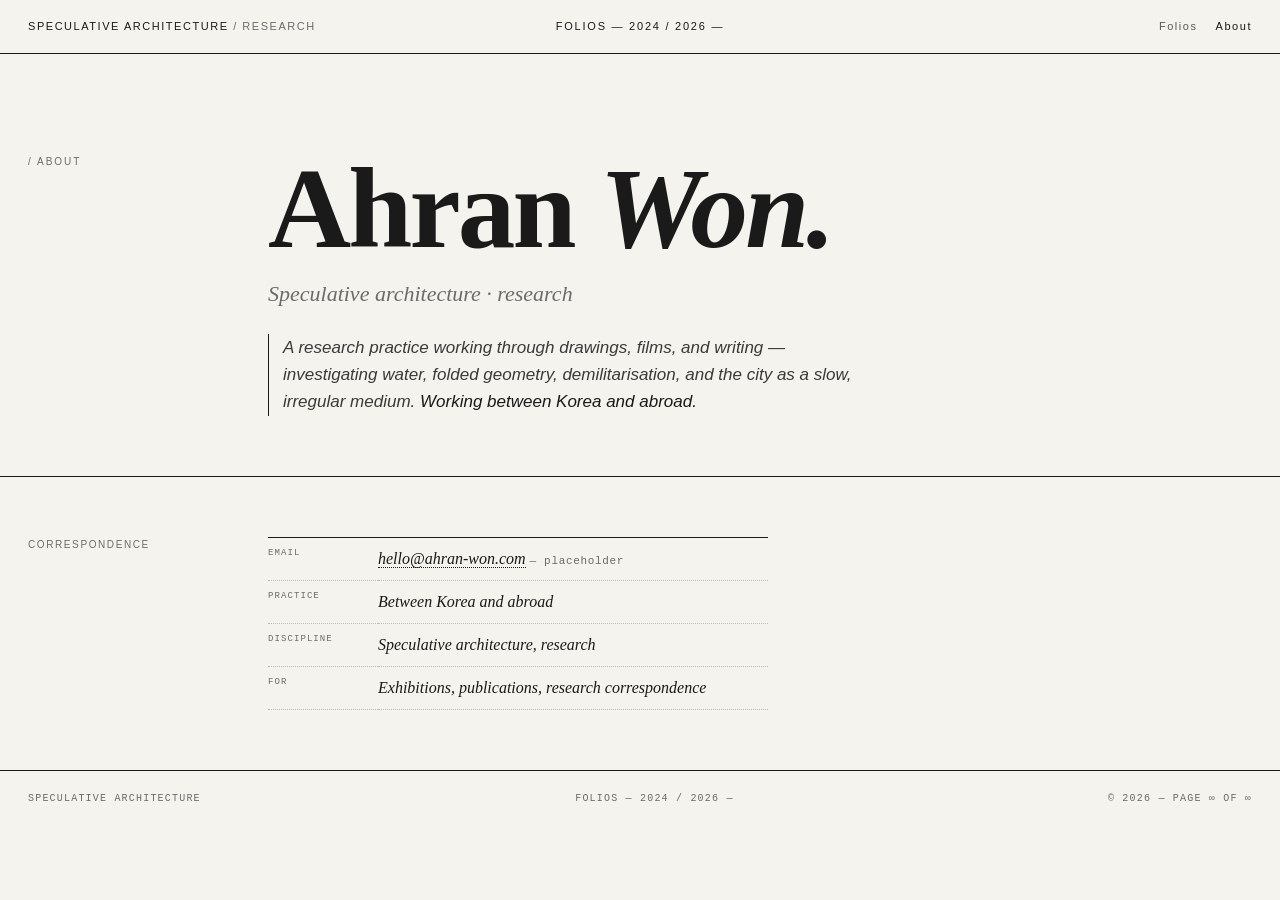
==== about.html @ 6d84edf5 "Add files via upload" ====
<!DOCTYPE html>
<html lang="en">
<head>
<meta charset="UTF-8">
<meta name="viewport" content="width=device-width, initial-scale=1, viewport-fit=cover">
<meta name="theme-color" content="#f4f3ee">

<title>About — Speculative Architecture</title>
<meta name="description" content="About Ahran Won — a speculative architecture research practice based in Seoul, working internationally.">
<meta name="author" content="Ahran Won">

<link rel="icon" type="image/svg+xml" href="favicon.svg">
<link rel="apple-touch-icon" href="apple-touch-icon.png">

<meta property="og:type" content="website">
<meta property="og:title" content="About — Speculative Architecture">
<meta property="og:description" content="A research practice working through drawings, films, and writing.">
<meta property="og:image" content="og-image.jpg">

<link rel="stylesheet" href="styles.css">

<style>
/* About page — minimal, single-column variations */
.about-page {
  min-height: calc(100vh - 200px);
}

.about-hero {
  display: grid;
  grid-template-columns: 1fr;
  gap: 28px;
  padding: 60px var(--pad) 40px;
  border-bottom: 1px solid var(--ink);
}

.about-hero .label {
  font-size: 10px;
  letter-spacing: 0.2em;
  text-transform: uppercase;
  color: var(--ink-mute);
  margin-bottom: 14px;
}

.about-hero .name {
  font-family: var(--serif);
  font-size: 64px;
  line-height: 0.95;
  font-weight: 900;
  letter-spacing: -0.025em;
  margin-bottom: 14px;
}
.about-hero .name em { font-style: italic; font-weight: 900; }

.about-hero .role {
  font-family: var(--serif);
  font-style: italic;
  font-size: 19px;
  color: var(--ink-mute);
  margin-bottom: 24px;
}

.about-hero .lede {
  font-size: 16px;
  line-height: 1.6;
  color: var(--ink-soft);
  max-width: 600px;
  border-left: 1px solid var(--ink);
  padding-left: 14px;
  font-style: italic;
}

.about-hero .lede em { color: var(--ink); font-style: italic; }

@media (min-width: 720px) {
  .about-hero {
    grid-template-columns: 200px 1fr;
    gap: var(--gap);
    padding: 100px var(--pad) 60px;
  }
  .about-hero .label { margin-bottom: 0; }
  .about-hero .name { font-size: clamp(72px, 9vw, 140px); }
  .about-hero .role { font-size: 22px; }
  .about-hero .lede { font-size: 17px; }
}

/* Data sheet — like hero in folio pages */
.about-data {
  display: grid;
  grid-template-columns: 1fr;
  gap: 16px;
  padding: 40px var(--pad);
  border-bottom: 1px solid var(--ink);
}

.about-data .label {
  font-size: 10px;
  letter-spacing: 0.16em;
  text-transform: uppercase;
  color: var(--ink-mute);
  margin-bottom: 10px;
}

.about-data dl {
  display: grid;
  grid-template-columns: 110px 1fr;
  border-top: 1px solid var(--ink);
  font-size: 12px;
  max-width: 500px;
}
.about-data dl > div { display: contents; }
.about-data dt, .about-data dd {
  padding: 9px 0;
  border-bottom: 1px dotted var(--line);
}
.about-data dt {
  font-family: var(--mono);
  font-size: 9px;
  letter-spacing: 0.12em;
  text-transform: uppercase;
  color: var(--ink-mute);
  padding-right: 12px;
}
.about-data dd {
  font-family: var(--serif);
  font-style: italic;
  font-size: 14px;
}

.about-data dd a {
  text-decoration: none;
  color: inherit;
  border-bottom: 1px dotted var(--ink);
  transition: color 0.2s;
}
.about-data dd a:hover {
  color: var(--pink);
  border-bottom-color: var(--pink);
}

@media (min-width: 720px) {
  .about-data {
    grid-template-columns: 200px 1fr;
    gap: var(--gap);
    padding: 60px var(--pad);
  }
  .about-data .label { margin-bottom: 0; }
  .about-data dl { font-size: 13px; }
  .about-data dd { font-size: 16px; }
}
</style>
</head>
<body>

<!-- ═══════════ MASTHEAD ═══════════ -->
<header class="mast">
  <div class="mast__brand">Speculative Architecture <span>/ Research</span></div>
  <div class="mast__title">Folios — 2024 / 2026 —</div>
  <nav class="mast__nav">
    <a href="index.html">Folios</a>
    <a href="about.html" style="font-weight:500;opacity:1;">About</a>
  </nav>
</header>

<!-- ═══════════ ABOUT ═══════════ -->
<main class="about-page">

  <section class="about-hero">
    <div class="label">/ About</div>
    <div>
      <h1 class="name">Ahran <em>Won.</em></h1>
      <div class="role">Speculative architecture · research</div>
      <p class="lede">A research practice working through drawings, films, and writing — investigating water, folded geometry, demilitarisation, and the city as a slow, irregular medium. <em>Working between Korea and abroad.</em></p>
    </div>
  </section>

  <section class="about-data">
    <div class="label">Correspondence</div>
    <dl>
      <div><dt>Email</dt><dd><a href="mailto:hello@ahran-won.com">hello@ahran-won.com</a> <span style="font-style:normal;color:var(--ink-mute);font-size:11px;font-family:var(--mono);letter-spacing:0.06em;">— placeholder</span></dd></div>
      <div><dt>Practice</dt><dd>Between Korea and abroad</dd></div>
      <div><dt>Discipline</dt><dd>Speculative architecture, research</dd></div>
      <div><dt>For</dt><dd>Exhibitions, publications, research correspondence</dd></div>
    </dl>
  </section>

</main>

<footer class="foot">
  <span>Speculative Architecture</span>
  <span>Folios — 2024 / 2026 —</span>
  <span>© 2026 — page ∞ of ∞</span>
</footer>

</body>
</html>
---- styles.css ----
/* ═══════════════════════════════════════════════════════════
   SPECULATIVE ARCHITECTURE — RESEARCH FOLIOS
   Mobile-first stylesheet. Clean rewrite.
   ═══════════════════════════════════════════════════════════ */

/* ── Reset + base ─────────────────────────────────────────── */
*, *::before, *::after { box-sizing: border-box; margin: 0; padding: 0; }

:root {
  --bg: #f4f3ee;
  --bg-2: #ebe7e1;
  --ink: #1a1a1a;
  --ink-soft: #3a3a3a;
  --ink-mute: #6b6b6b;
  --line: #c2bcb1;
  --pink: #d63384;
  --serif: "Times New Roman", "Times", serif;
  --sans: "Helvetica Neue", "Helvetica", "Arial", sans-serif;
  --mono: "Courier New", "Courier", monospace;
  --pad: 20px;
  --gap: 24px;
}

@media (min-width: 720px) {
  :root { --pad: 28px; --gap: 40px; }
}

html {
  -webkit-text-size-adjust: 100%;
  scroll-behavior: smooth;
}

body {
  font-family: var(--sans);
  font-size: 14px;
  line-height: 1.5;
  color: var(--ink);
  background: var(--bg);
  -webkit-font-smoothing: antialiased;
  overflow-x: hidden;
}

img, video {
  display: block;
  max-width: 100%;
  height: auto;
}

a { color: inherit; text-decoration: none; }
button { font: inherit; color: inherit; background: none; border: none; cursor: pointer; }
em { font-style: italic; }
::selection { background: var(--pink); color: var(--bg); }

/* ── Shared atoms ─────────────────────────────────────────── */
.aside {
  font-size: 10px;
  letter-spacing: 0.16em;
  text-transform: uppercase;
  color: var(--ink-mute);
}

/* ── Masthead ─────────────────────────────────────────────── */
.mast {
  position: sticky;
  top: 0;
  z-index: 50;
  background: var(--bg);
  border-bottom: 1px solid var(--ink);
  padding: 12px var(--pad);
  display: flex;
  flex-direction: column;
  align-items: center;
  gap: 8px;
  font-size: 10px;
  letter-spacing: 0.06em;
  text-align: center;
}
.mast__brand {
  font-weight: 500;
  text-transform: uppercase;
  letter-spacing: 0.14em;
}
.mast__brand span { color: var(--ink-mute); font-weight: 400; }
.mast__title {
  font-weight: 500;
  letter-spacing: 0.16em;
  text-transform: uppercase;
}
.mast__nav {
  display: flex;
  flex-wrap: wrap;
  justify-content: center;
  gap: 10px 16px;
}
.mast__nav button,
.mast__nav a {
  font-size: 10px;
  letter-spacing: 0.14em;
  opacity: 0.7;
  transition: opacity 0.2s;
  padding: 4px 0;
}
.mast__nav button:hover,
.mast__nav a:hover { opacity: 1; }

@media (min-width: 720px) {
  .mast {
    flex-direction: row;
    justify-content: space-between;
    text-align: left;
    padding: 14px var(--pad);
    font-size: 11px;
  }
  .mast__brand { flex: 1; text-align: left; }
  .mast__title { font-size: 11px; }
  .mast__nav { flex: 1; justify-content: flex-end; gap: 18px; }
  .mast__nav button, .mast__nav a { font-size: 11px; }
}

/* ── Tabs ─────────────────────────────────────────────────── */
.tabs {
  display: grid;
  grid-template-columns: 1fr;
  border-bottom: 1px solid var(--ink);
  background: var(--bg);
}
.tab {
  display: grid;
  grid-template-columns: auto 1fr;
  gap: 14px;
  align-items: center;
  padding: 14px var(--pad);
  text-align: left;
  border-bottom: 1px solid var(--ink);
  color: var(--ink-mute);
  transition: background 0.2s, color 0.2s;
}
.tab:last-child { border-bottom: none; }
.tab.is-active {
  background: var(--ink);
  color: var(--bg);
}
.tab__num { font-family: var(--mono); font-size: 11px; letter-spacing: 0.14em; text-transform: uppercase; }
.tab__body { display: flex; flex-direction: column; gap: 2px; line-height: 1.2; }
.tab__cat { font-family: var(--mono); font-size: 9px; letter-spacing: 0.14em; text-transform: uppercase; opacity: 0.7; }
.tab__title { font-family: var(--serif); font-size: 18px; font-weight: 900; letter-spacing: -0.01em; }
.tab__title em { font-style: italic; font-weight: 900; }
.tab__yr { display: none; }

@media (min-width: 720px) {
  .tabs {
    grid-template-columns: 1fr 1fr;
  }
  .tab {
    grid-template-columns: auto 1fr auto;
    gap: 16px;
    padding: 18px var(--pad);
    border-bottom: 1px solid var(--ink);
    border-right: 1px solid var(--ink);
  }
  .tab:nth-child(2n) { border-right: none; }
  .tab:nth-last-child(-n+2) { border-bottom: none; }
  .tab__title { font-size: 20px; }
  .tab__yr { display: block; font-family: var(--mono); font-size: 11px; letter-spacing: 0.14em; text-transform: uppercase; }
}

@media (min-width: 1100px) {
  .tabs {
    grid-template-columns: 1fr 1fr 1fr 1fr;
  }
  .tab {
    border-bottom: none !important;
    border-right: 1px solid var(--ink) !important;
    padding: 22px var(--pad);
  }
  .tab:last-child { border-right: none !important; }
  .tab__title { font-size: 22px; }
}

/* ── Folio container ──────────────────────────────────────── */
.folio { display: none; }
.folio.is-active { display: block; }

/* ── Banner ───────────────────────────────────────────────── */
.banner {
  display: grid;
  grid-template-columns: 1fr 1fr;
  gap: 12px;
  padding: 12px var(--pad);
  border-bottom: 1px solid var(--ink);
  font-size: 9px;
  letter-spacing: 0.1em;
  text-transform: uppercase;
}
.banner span { display: flex; flex-direction: column; gap: 3px; }
.banner span small { color: var(--ink-mute); font-size: 8px; }

@media (min-width: 720px) {
  .banner { grid-template-columns: repeat(4, 1fr); padding: 12px var(--pad); font-size: 10px; }
  .banner span small { font-size: 9px; }
}

/* ── Reel video ───────────────────────────────────────────── */
.reel {
  position: relative;
  width: 100%;
  background: #1a1a1a;
  overflow: hidden;
  border-bottom: 1px solid var(--ink);
  min-height: 240px;
}
.reel__video {
  width: 100%;
  height: auto;
  display: block;
  max-height: 80vh;
  min-height: 240px;
  object-fit: contain;
  background: #1a1a1a;
}
.reel__overlay {
  display: flex;
  flex-wrap: wrap;
  justify-content: space-between;
  gap: 8px;
  padding: 10px var(--pad);
  background: var(--bg);
  border-top: 1px solid var(--ink);
  font-family: var(--mono);
  font-size: 9px;
  letter-spacing: 0.1em;
  text-transform: uppercase;
}
.reel__overlay span:nth-child(2) { color: var(--ink-mute); }

@media (min-width: 720px) {
  .reel { min-height: 400px; }
  .reel__video { min-height: 400px; }
  .reel__overlay { font-size: 10px; padding: 14px var(--pad); }
}

/* ── Hero (title page) ────────────────────────────────────── */
.hero {
  display: grid;
  grid-template-columns: 1fr;
  gap: 28px;
  padding: 40px var(--pad);
  border-bottom: 1px solid var(--ink);
}
.hero__main { display: flex; flex-direction: column; gap: 14px; }
.hero .meta {
  font-size: 10px;
  letter-spacing: 0.2em;
  text-transform: uppercase;
  color: var(--ink-mute);
}
.hero .cat {
  font-family: var(--serif);
  font-style: italic;
  font-size: 17px;
  color: var(--ink-mute);
}
.hero .ko {
  font-family: var(--serif);
  font-style: italic;
  font-size: 20px;
  color: var(--ink-mute);
  letter-spacing: 0.04em;
}
.hero .title {
  font-family: var(--serif);
  font-size: 56px;
  line-height: 0.92;
  font-weight: 900;
  letter-spacing: -0.025em;
}
.hero .title em { font-style: italic; font-weight: 900; }
.hero .lede {
  font-size: 15px;
  font-style: italic;
  color: var(--ink-soft);
  line-height: 1.55;
  border-left: 1px solid var(--ink);
  padding-left: 14px;
  margin-top: 6px;
}
.hero .lede em { color: var(--ink); }

.hero__data {
  font-size: 11px;
  line-height: 1.6;
}
.hero__data dl {
  display: grid;
  grid-template-columns: 90px 1fr;
  border-top: 1px solid var(--ink);
}
.hero__data dl > div { display: contents; }
.hero__data dt, .hero__data dd {
  padding: 7px 0;
  border-bottom: 1px dotted var(--line);
}
.hero__data dt {
  font-family: var(--mono);
  font-size: 9px;
  letter-spacing: 0.12em;
  text-transform: uppercase;
  color: var(--ink-mute);
  padding-right: 12px;
}
.hero__data dd { font-family: var(--serif); font-style: italic; font-size: 14px; }

@media (min-width: 720px) {
  .hero { grid-template-columns: 1fr 1fr; gap: var(--gap); padding: 80px var(--pad) 60px; align-items: end; }
  .hero .title { font-size: clamp(60px, 8vw, 124px); }
  .hero .lede { font-size: 16px; max-width: 440px; }
  .hero__data dl { grid-template-columns: 110px 1fr; }
}

/* ── Plate (full-bleed image + caption) ───────────────────── */
.plate, .epigraph, .center {
  margin: 0;
  border-bottom: 1px solid var(--ink);
  background: var(--ink);
}
.plate img, .epigraph img, .center img {
  width: 100%;
  height: auto;
  display: block;
  aspect-ratio: 16 / 9;
  object-fit: cover;
  object-position: center;
}

/* The exploded axonometric is portrait — let it breathe at its native ratio */
.plate.plate--portrait img {
  aspect-ratio: 3 / 4;
  object-fit: contain;
  background: var(--bg);
}

/* Floor plans benefit from showing the full drawing — contain not cover */
.plate.plate--plan img {
  aspect-ratio: 16 / 9;
  object-fit: contain;
  background: var(--bg);
}

.plate figcaption, .epigraph figcaption, .center figcaption {
  display: grid;
  grid-template-columns: 1fr;
  gap: 6px;
  padding: 14px var(--pad);
  border-top: 1px solid var(--ink);
  font-size: 11px;
  background: var(--bg);
}
.center figcaption {
  background: var(--ink);
  color: var(--bg);
  border-top: 1px solid var(--bg);
}
.plate__num {
  font-family: var(--mono);
  font-size: 10px;
  letter-spacing: 0.12em;
  text-transform: uppercase;
  color: var(--ink-mute);
}
.plate__txt {
  font-family: var(--serif);
  font-style: italic;
  font-size: 14px;
  line-height: 1.5;
}
.plate__txt em { color: var(--ink); }
.plate__meta {
  font-family: var(--mono);
  font-size: 9px;
  letter-spacing: 0.06em;
  text-transform: uppercase;
  color: var(--ink-mute);
}

@media (min-width: 720px) {
  .plate figcaption, .epigraph figcaption {
    grid-template-columns: 100px 1fr 200px;
    gap: 24px;
    align-items: baseline;
  }
  .plate__meta { text-align: right; }
}

/* ── Centerpiece (dark plate for DMZ) ─────────────────────── */
.center {
  background: var(--ink);
  color: var(--bg);
}
.center figcaption {
  background: var(--ink);
  color: var(--bg);
  border-top: 1px solid var(--bg);
}
.center .plate__num { color: var(--line); }
.center .plate__txt { color: var(--bg); }
.center .plate__txt em { color: #f4c0d1; }
.center .plate__meta { color: var(--line); }

/* ── Epigraph (frontispiece) ──────────────────────────────── */
.epigraph { position: relative; }
.epigraph__overlay {
  position: absolute;
  bottom: 16px;
  left: var(--pad);
  right: var(--pad);
  display: grid;
  grid-template-columns: 1fr;
  gap: 6px;
  pointer-events: none;
}
.epigraph__ko {
  font-family: var(--serif);
  font-style: italic;
  font-size: 20px;
  color: var(--bg);
  text-shadow: 0 1px 8px rgba(0,0,0,0.6);
  letter-spacing: 0.04em;
}
.epigraph__ko .dim { opacity: 0.7; }
.epigraph__line { display: none; }
.epigraph__en {
  font-family: var(--mono);
  font-size: 9px;
  letter-spacing: 0.2em;
  text-transform: uppercase;
  color: var(--bg);
  text-shadow: 0 1px 8px rgba(0,0,0,0.6);
}

@media (min-width: 720px) {
  .epigraph__overlay {
    grid-template-columns: auto 1fr auto;
    gap: 24px;
    align-items: end;
    bottom: 28px;
  }
  .epigraph__ko { font-size: 32px; }
  .epigraph__line { display: block; height: 1px; background: rgba(244,243,238,0.6); margin-bottom: 14px; }
  .epigraph__en { font-size: 11px; text-align: right; }
}

/* ── Section header (shead) ───────────────────────────────── */
.shead {
  display: grid;
  grid-template-columns: 1fr;
  gap: 12px;
  padding: 40px var(--pad) 20px;
}
.shead h2 {
  font-family: var(--serif);
  font-size: 32px;
  line-height: 1;
  font-weight: 700;
  letter-spacing: -0.02em;
}
.shead h2 em { font-style: italic; font-weight: 500; }

@media (min-width: 720px) {
  .shead { grid-template-columns: 200px 1fr; gap: var(--gap); padding: 60px var(--pad) 30px; align-items: end; }
  .shead h2 { font-size: clamp(36px, 5vw, 56px); }
}

/* ── Abstract ─────────────────────────────────────────────── */
.abstract {
  display: grid;
  grid-template-columns: 1fr;
  gap: 16px;
  padding: 40px var(--pad);
  border-bottom: 1px solid var(--ink);
}
.abstract__body p {
  font-size: 15px;
  line-height: 1.55;
  margin-bottom: 14px;
}
.abstract__body p:first-child {
  font-family: var(--serif);
  font-size: 18px;
  line-height: 1.45;
  font-style: italic;
}
.abstract__body em { color: var(--ink); font-style: italic; }

.keys {
  margin-top: 20px;
  padding-top: 14px;
  border-top: 1px solid var(--line);
  font-size: 10px;
  letter-spacing: 0.06em;
  display: flex;
  flex-wrap: wrap;
  gap: 4px 10px;
  color: var(--ink-mute);
}
.keys strong {
  font-weight: 500;
  text-transform: uppercase;
  letter-spacing: 0.14em;
  margin-right: 6px;
  color: var(--ink);
}
.keys span::after { content: " /"; color: var(--line); margin-left: 3px; }
.keys span:last-child::after { content: ""; }

@media (min-width: 720px) {
  .abstract { grid-template-columns: 200px 1fr; gap: var(--gap); padding: 60px var(--pad); }
  .abstract__body { max-width: 720px; font-size: 18px; }
  .abstract__body p { font-size: 18px; }
  .abstract__body p:first-child { font-size: 22px; }
  .keys { font-size: 11px; gap: 6px 12px; }
}

/* ── Plates list ──────────────────────────────────────────── */
.plates-list {
  list-style: none;
  border-top: 1px solid var(--ink);
  border-bottom: 1px solid var(--ink);
}
.plates-list li {
  display: grid;
  grid-template-columns: 70px 1fr;
  gap: 10px;
  padding: 14px var(--pad);
  border-bottom: 1px dotted var(--line);
  align-items: baseline;
}
.plates-list li:last-child { border-bottom: none; }
.plates-list li span:nth-child(1) {
  font-family: var(--mono);
  font-size: 10px;
  letter-spacing: 0.1em;
  text-transform: uppercase;
  color: var(--ink-mute);
}
.plates-list li span:nth-child(2) {
  font-family: var(--serif);
  font-style: italic;
  font-size: 15px;
}
.plates-list li span:nth-child(3),
.plates-list li span:nth-child(4) { display: none; }

@media (min-width: 720px) {
  .plates-list li {
    grid-template-columns: 80px 1fr 160px 80px;
    gap: 20px;
    padding: 18px var(--pad);
    transition: background 0.2s;
  }
  .plates-list li:hover { background: var(--bg-2); }
  .plates-list li span:nth-child(2) { font-size: 18px; }
  .plates-list li span:nth-child(3),
  .plates-list li span:nth-child(4) {
    display: block;
    font-family: var(--mono);
    font-size: 10px;
    letter-spacing: 0.06em;
    text-transform: uppercase;
    color: var(--ink-mute);
  }
}

/* ── Notes (multi-column on desktop) ──────────────────────── */
.notes {
  display: grid;
  grid-template-columns: 1fr;
  gap: 16px;
  padding: 40px var(--pad);
  border-bottom: 1px solid var(--ink);
}
.notes__body p {
  font-size: 14px;
  line-height: 1.65;
  margin-bottom: 12px;
}
.notes__body p.lead {
  font-family: var(--serif);
  font-size: 17px;
  font-style: italic;
  line-height: 1.5;
}
.notes__body em { color: var(--ink); font-style: italic; }

@media (min-width: 720px) {
  .notes { grid-template-columns: 200px 1fr; gap: var(--gap); padding: 60px var(--pad); }
  .notes__body {
    max-width: 900px;
    column-count: 2;
    column-gap: var(--gap);
  }
  .notes__body p { font-size: 14px; break-inside: avoid; }
  .notes__body p.lead { font-size: 18px; }
  .notes__body p.lead::first-letter {
    font-family: var(--serif);
    font-style: normal;
    font-size: 56px;
    float: left;
    line-height: 0.9;
    margin: 4px 6px -4px 0;
  }
}

/* ── Drawing set ──────────────────────────────────────────── */
.dset {
  display: grid;
  grid-template-columns: 1fr;
  gap: 16px;
  padding: 40px var(--pad);
  border-bottom: 1px solid var(--ink);
}
.dset ul {
  list-style: none;
  font-family: var(--mono);
  font-size: 11px;
  border-top: 1px solid var(--ink);
}
.dset li {
  display: grid;
  grid-template-columns: 70px 1fr;
  gap: 10px;
  padding: 9px 0;
  border-bottom: 1px dotted var(--line);
}
.dset li span:nth-child(n+3) { display: none; }

@media (min-width: 720px) {
  .dset { grid-template-columns: 200px 1fr; gap: var(--gap); padding: 60px var(--pad); }
  .dset li {
    grid-template-columns: 100px 1fr 100px 80px;
    gap: 20px;
    padding: 10px 0;
  }
  .dset li span:nth-child(n+3) { display: block; }
}

/* ── Bibliography ─────────────────────────────────────────── */
.bib {
  display: grid;
  grid-template-columns: 1fr;
  gap: 16px;
  padding: 40px var(--pad);
  border-bottom: 1px solid var(--ink);
}
.bib ol {
  list-style: none;
  counter-reset: ref;
  max-width: 760px;
}
.bib li {
  counter-increment: ref;
  padding: 9px 0 9px 30px;
  position: relative;
  border-bottom: 1px dotted var(--line);
  font-family: var(--serif);
  font-style: italic;
  font-size: 13px;
  line-height: 1.55;
}
.bib li::before {
  content: "[" counter(ref, decimal-leading-zero) "]";
  position: absolute;
  left: 0;
  top: 11px;
  font-family: var(--mono);
  font-style: normal;
  font-size: 9px;
  letter-spacing: 0.06em;
  color: var(--ink-mute);
}

@media (min-width: 720px) {
  .bib { grid-template-columns: 200px 1fr; gap: var(--gap); padding: 60px var(--pad); }
}

/* ── Before/after dissolve ────────────────────────────────── */
.ba {
  display: grid;
  grid-template-columns: 1fr;
  gap: 16px;
  padding: 40px var(--pad);
  border-bottom: 1px solid var(--ink);
}
.ba__intro h3 {
  font-family: var(--serif);
  font-size: 28px;
  font-weight: 700;
  letter-spacing: -0.02em;
  line-height: 1;
  margin-bottom: 14px;
}
.ba__intro h3 em { font-style: italic; font-weight: 500; }
.ba__intro p {
  font-style: italic;
  font-size: 15px;
  line-height: 1.55;
  color: var(--ink-soft);
  margin-bottom: 24px;
}
.ba__intro em { color: var(--ink); }

.dissolve {
  position: relative;
  width: 100%;
  aspect-ratio: 4 / 3;
  overflow: hidden;
  border: 1px solid var(--ink);
  background: var(--ink);
}
.dissolve__layer {
  position: absolute;
  inset: 0;
  transition: opacity 2.4s ease-in-out;
}
.dissolve__layer img {
  width: 100%;
  height: 100%;
  object-fit: cover;
}
.dissolve__layer--a { opacity: 1; }
.dissolve__layer--b { opacity: 0; }
.dissolve.is-b .dissolve__layer--a { opacity: 0; }
.dissolve.is-b .dissolve__layer--b { opacity: 1; }

.dissolve__tag {
  position: absolute;
  top: 12px;
  font-family: var(--mono);
  font-size: 9px;
  letter-spacing: 0.14em;
  text-transform: uppercase;
  padding: 5px 8px;
  z-index: 2;
  transition: opacity 1.2s ease;
}
.dissolve__tag--a {
  left: 12px;
  background: var(--bg);
  color: var(--ink);
  border: 1px solid var(--ink);
}
.dissolve__tag--b {
  right: 12px;
  background: rgba(26, 26, 26, 0.85);
  color: var(--bg);
  border: 1px solid rgba(244, 243, 238, 0.4);
}
.dissolve.is-b .dissolve__tag--a { opacity: 0.4; }
.dissolve.is-b .dissolve__tag--b { background: var(--ink); border-color: var(--ink); }

.ba__hint {
  font-family: var(--mono);
  font-size: 9px;
  letter-spacing: 0.14em;
  text-transform: uppercase;
  color: var(--ink-mute);
  margin-top: 8px;
  text-align: center;
}

.ba__cap {
  display: grid;
  grid-template-columns: 1fr;
  gap: 6px;
  margin-top: 14px;
  padding-top: 14px;
  border-top: 1px solid var(--ink);
  font-size: 11px;
}

@media (min-width: 720px) {
  .ba { grid-template-columns: 200px 1fr; gap: var(--gap); padding: 60px var(--pad); }
  .ba__intro { max-width: 680px; }
  .ba__intro h3 { font-size: clamp(30px, 4vw, 44px); }
  .ba__intro p { font-size: 17px; }
  .dissolve { aspect-ratio: 16 / 9; }
  .dissolve__tag { font-size: 10px; padding: 8px 14px; top: 20px; }
  .dissolve__tag--a { left: 20px; }
  .dissolve__tag--b { right: 20px; }
  .ba__cap { grid-template-columns: 100px 1fr 200px; gap: 24px; }
  .ba__cap .plate__meta { text-align: right; }
}

/* ── Timeline ─────────────────────────────────────────────── */
.timeline {
  display: grid;
  grid-template-columns: 1fr;
  gap: 16px;
  padding: 40px var(--pad);
  border-bottom: 1px solid var(--ink);
}
.timeline__list {
  list-style: none;
  border-top: 1px solid var(--ink);
}
.timeline__list li {
  display: grid;
  grid-template-columns: 80px 1fr;
  gap: 16px;
  padding: 12px 0;
  border-bottom: 1px dotted var(--line);
  align-items: baseline;
}
.timeline__list strong {
  font-family: var(--serif);
  font-style: italic;
  font-weight: 400;
  font-size: 17px;
}
.timeline__list span {
  font-family: var(--mono);
  font-size: 9px;
  letter-spacing: 0.14em;
  text-transform: uppercase;
  color: var(--ink-mute);
}
.timeline__copy {
  font-size: 13px;
  line-height: 1.6;
  margin-top: 20px;
  font-style: italic;
  color: var(--ink-soft);
}

@media (min-width: 720px) {
  .timeline { grid-template-columns: 200px 1fr; gap: var(--gap); padding: 60px var(--pad); }
  .timeline__list {
    display: grid;
    grid-template-columns: repeat(5, 1fr);
    border-top: none;
    position: relative;
  }
  .timeline__list::before {
    content: "";
    position: absolute;
    top: 22px;
    left: 0;
    right: 0;
    height: 1px;
    background: var(--ink);
  }
  .timeline__list li {
    grid-template-columns: 1fr;
    text-align: center;
    border-bottom: none;
    padding: 0;
    padding-top: 30px;
    position: relative;
  }
  .timeline__list li::before {
    content: "";
    position: absolute;
    top: 18px;
    left: 50%;
    width: 1px;
    height: 8px;
    background: var(--ink);
  }
  .timeline__list strong { font-size: 20px; }
  .timeline__copy { max-width: 720px; margin-top: 30px; font-size: 14px; }
}

/* ── Coords (3 sites) ─────────────────────────────────────── */
.coords {
  display: grid;
  grid-template-columns: 1fr;
  gap: 16px;
  padding: 40px var(--pad);
  border-bottom: 1px solid var(--ink);
  background: var(--bg-2);
}
.coords__grid {
  display: grid;
  grid-template-columns: 1fr;
  gap: 18px;
}
.coords__item {
  border-top: 1px solid var(--ink);
  padding-top: 12px;
}
.coords__lat {
  font-family: var(--mono);
  font-size: 10px;
  letter-spacing: 0.06em;
  color: var(--ink-mute);
  margin-bottom: 6px;
}
.coords__name {
  font-family: var(--serif);
  font-size: 19px;
  margin-bottom: 6px;
}
.coords__name em { font-style: italic; }
.coords__item p {
  font-style: italic;
  font-size: 13px;
  line-height: 1.5;
  color: var(--ink-soft);
}

@media (min-width: 720px) {
  .coords { grid-template-columns: 200px 1fr; gap: var(--gap); padding: 60px var(--pad); }
  .coords__grid { grid-template-columns: repeat(3, 1fr); gap: 30px; max-width: 900px; }
  .coords__name { font-size: 22px; }
}

/* ── Programme ────────────────────────────────────────────── */
.programme {
  display: grid;
  grid-template-columns: 1fr;
  gap: 16px;
  padding: 40px var(--pad);
  border-bottom: 1px solid var(--ink);
}
.programme__grid {
  list-style: none;
  display: grid;
  grid-template-columns: 1fr;
  gap: 16px;
}
.programme__grid li {
  border-top: 1px solid var(--ink);
  padding-top: 12px;
  display: flex;
  flex-direction: column;
  gap: 6px;
  padding-bottom: 14px;
  border-bottom: 1px dotted var(--line);
}
.programme__grid li:last-child { border-bottom: none; }
.programme__n {
  font-family: var(--mono);
  font-size: 10px;
  letter-spacing: 0.14em;
  color: var(--ink-mute);
}
.programme__t {
  font-family: var(--serif);
  font-size: 16px;
  font-style: italic;
}
.programme__d {
  font-size: 12px;
  line-height: 1.55;
  color: var(--ink-soft);
}
.programme__stats {
  margin-top: 24px;
  padding-top: 14px;
  border-top: 1px solid var(--line);
  display: grid;
  grid-template-columns: 1fr 1fr;
  gap: 14px 20px;
}
.programme__stats div { display: flex; flex-direction: column; gap: 2px; }
.programme__stats strong {
  font-family: var(--mono);
  font-size: 9px;
  letter-spacing: 0.14em;
  text-transform: uppercase;
  color: var(--ink-mute);
  font-weight: 500;
}
.programme__stats span {
  font-family: var(--serif);
  font-style: italic;
  font-size: 15px;
}

@media (min-width: 900px) {
  .programme { grid-template-columns: 200px 1fr; gap: var(--gap); padding: 60px var(--pad); }
  .programme__grid { grid-template-columns: repeat(5, 1fr); gap: 16px; }
  .programme__grid li { padding-bottom: 0; border-bottom: none; }
  .programme__stats { grid-template-columns: repeat(5, 1fr); gap: 20px; }
}

/* ── Glossary ─────────────────────────────────────────────── */
.glossary {
  display: grid;
  grid-template-columns: 1fr;
  gap: 16px;
  padding: 40px var(--pad);
  border-bottom: 1px solid var(--ink);
}
.glossary ul {
  list-style: none;
  border-top: 1px solid var(--ink);
}
.glossary li {
  display: grid;
  grid-template-columns: 1fr;
  gap: 4px;
  padding: 14px 0;
  border-bottom: 1px dotted var(--line);
}
.g-ko {
  font-family: var(--serif);
  font-style: italic;
  font-size: 16px;
  color: var(--ink-mute);
}
.g-en {
  font-family: var(--serif);
  font-size: 16px;
  font-weight: 400;
}
.g-en small {
  display: block;
  font-family: var(--mono);
  font-size: 9px;
  letter-spacing: 0.06em;
  text-transform: uppercase;
  color: var(--ink-mute);
  font-style: normal;
  margin-top: 2px;
}
.g-def {
  font-size: 12px;
  line-height: 1.55;
  color: var(--ink-soft);
  margin-top: 4px;
}
.g-def em { font-style: italic; color: var(--ink); }

@media (min-width: 720px) {
  .glossary { grid-template-columns: 200px 1fr; gap: var(--gap); padding: 60px var(--pad); }
  .glossary li {
    grid-template-columns: 100px 220px 1fr;
    gap: 20px;
    align-items: baseline;
  }
  .g-ko, .g-en { font-size: 18px; }
}

/* ── Colophon ─────────────────────────────────────────────── */
.colo {
  display: grid;
  grid-template-columns: 1fr;
  gap: 16px;
  padding: 40px var(--pad);
  border-bottom: 1px solid var(--ink);
  background: var(--bg-2);
}
.colo__group h4 {
  font-size: 10px;
  letter-spacing: 0.16em;
  text-transform: uppercase;
  color: var(--ink-mute);
  margin-bottom: 10px;
  font-weight: 500;
}
.colo__group p {
  font-size: 13px;
  line-height: 1.6;
  margin-bottom: 4px;
}
.colo__group em { font-style: italic; }

@media (min-width: 720px) {
  .colo { grid-template-columns: 200px 1fr 1fr; gap: var(--gap); padding: 60px var(--pad); }
}

/* ── Footer ───────────────────────────────────────────────── */
.foot {
  display: flex;
  flex-direction: column;
  gap: 6px;
  text-align: center;
  padding: 16px var(--pad);
  font-family: var(--mono);
  font-size: 9px;
  letter-spacing: 0.12em;
  text-transform: uppercase;
  color: var(--ink-mute);
}

@media (min-width: 720px) {
  .foot {
    flex-direction: row;
    justify-content: space-between;
    text-align: left;
    padding: 20px var(--pad);
    font-size: 10px;
  }
}

/* ── Touch device: disable hover transforms ───────────────── */
@media (hover: none) {
  .plates-list li:hover { background: transparent; }
}
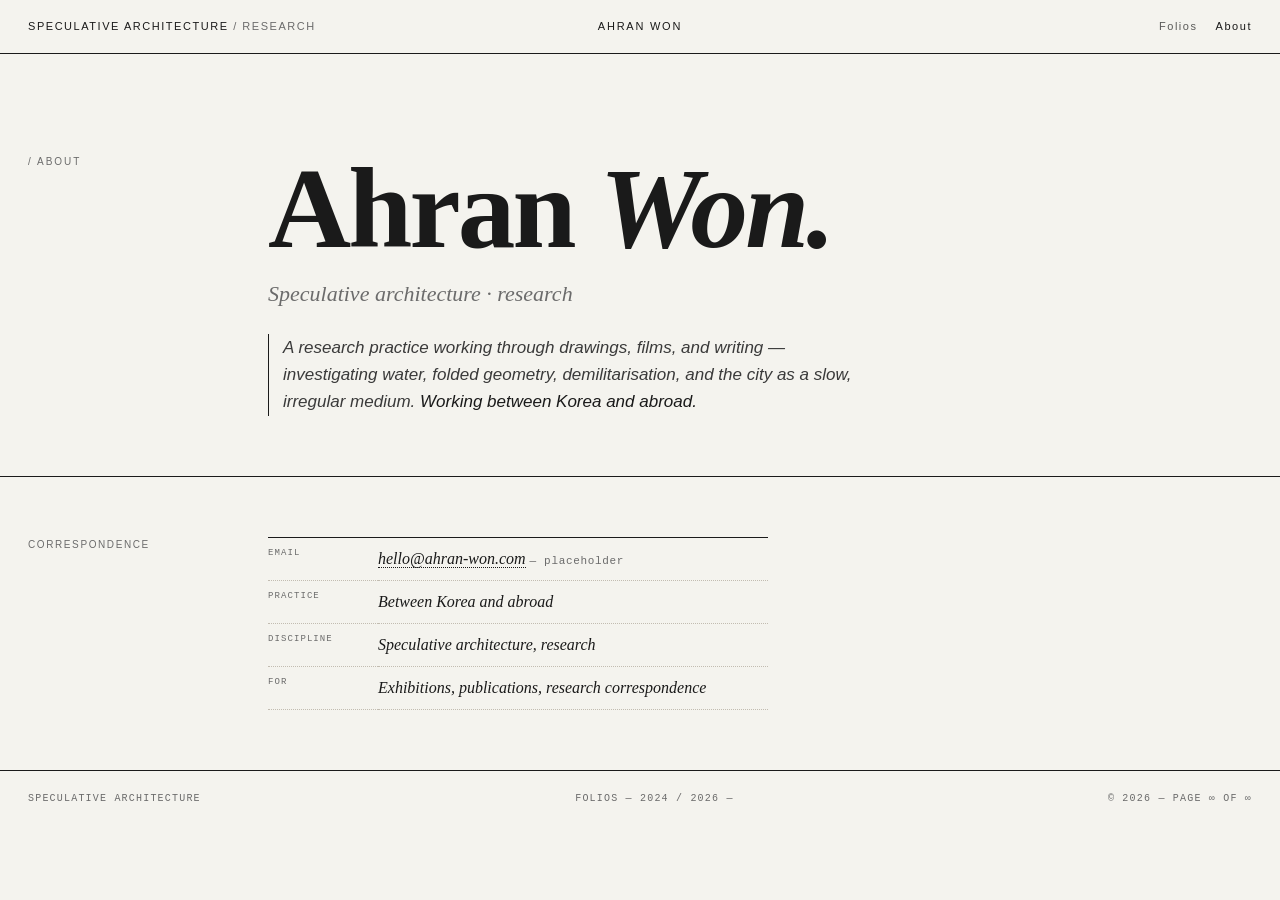
==== commit 6df84ae3: "Add files via upload" ====
--- a/about.html
+++ b/about.html
@@ -154,7 +154,7 @@
 <!-- ═══════════ MASTHEAD ═══════════ -->
 <header class="mast">
   <div class="mast__brand">Speculative Architecture <span>/ Research</span></div>
-  <div class="mast__title">Folios — 2024 / 2026 —</div>
+  <div class="mast__title">Ahran Won</div>
   <nav class="mast__nav">
     <a href="index.html">Folios</a>
     <a href="about.html" style="font-weight:500;opacity:1;">About</a>
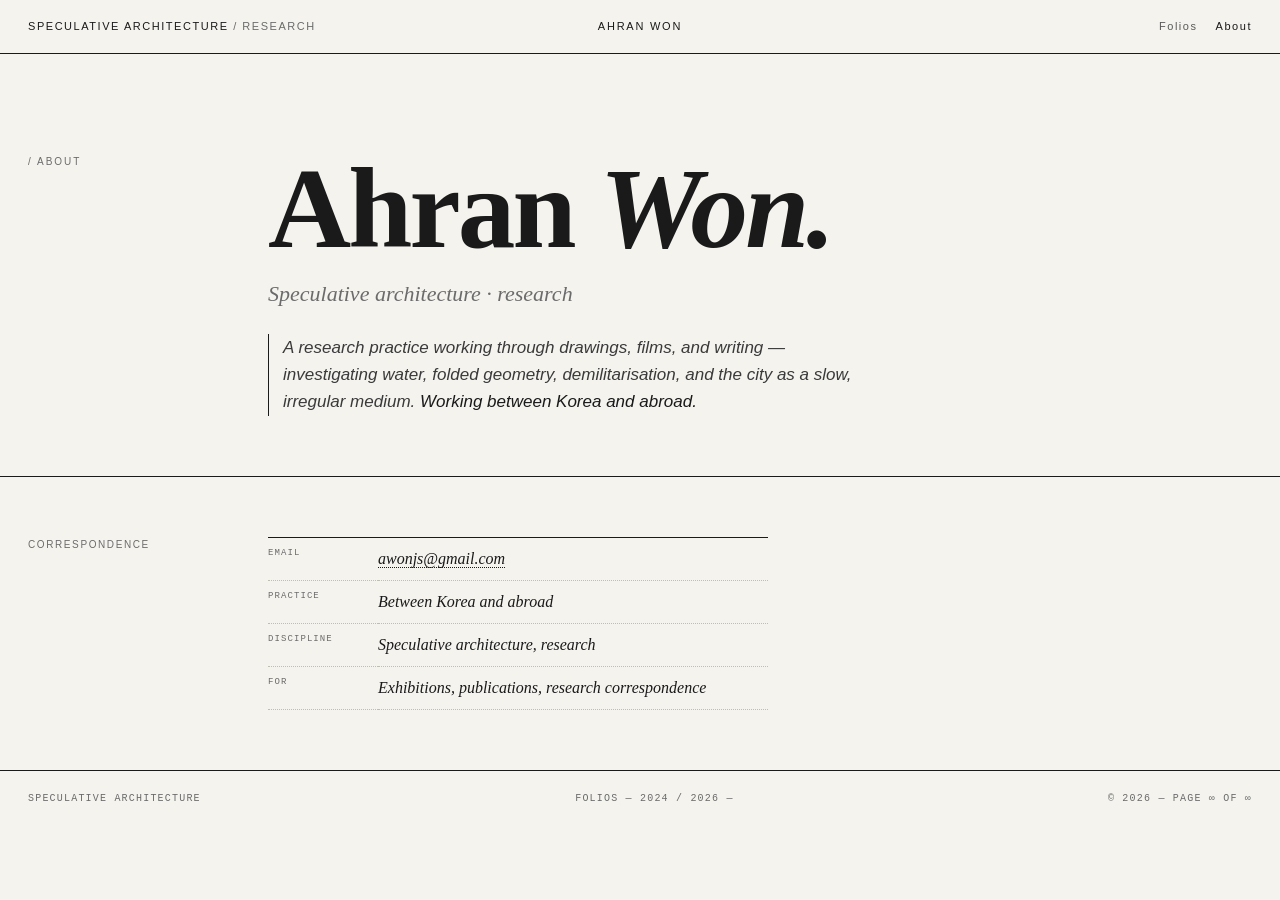
==== commit 8c98abca: "Add files via upload" ====
--- a/about.html
+++ b/about.html
@@ -176,7 +176,7 @@
   <section class="about-data">
     <div class="label">Correspondence</div>
     <dl>
-      <div><dt>Email</dt><dd><a href="mailto:hello@ahran-won.com">hello@ahran-won.com</a> <span style="font-style:normal;color:var(--ink-mute);font-size:11px;font-family:var(--mono);letter-spacing:0.06em;">— placeholder</span></dd></div>
+      <div><dt>Email</dt><dd><a href="mailto:awonjs@gmail.com">awonjs@gmail.com</a></dd></div>
       <div><dt>Practice</dt><dd>Between Korea and abroad</dd></div>
       <div><dt>Discipline</dt><dd>Speculative architecture, research</dd></div>
       <div><dt>For</dt><dd>Exhibitions, publications, research correspondence</dd></div>
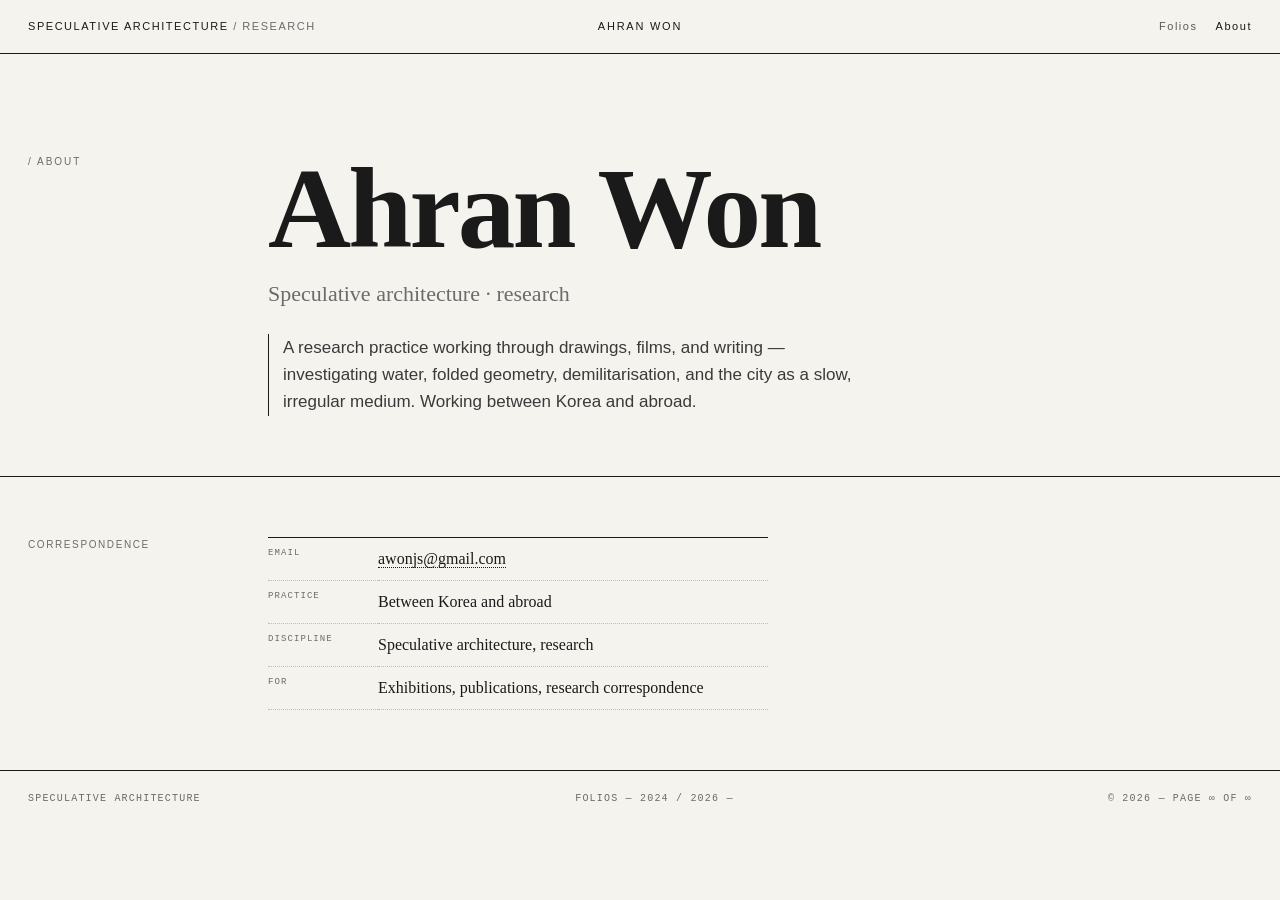
==== commit 91a5cb81: "Add files via upload" ====
--- a/about.html
+++ b/about.html
@@ -49,11 +49,11 @@
   letter-spacing: -0.025em;
   margin-bottom: 14px;
 }
-.about-hero .name em { font-style: italic; font-weight: 900; }
+.about-hero .name em { font-style: normal; font-weight: 900; }
 
 .about-hero .role {
   font-family: var(--serif);
-  font-style: italic;
+  font-style: normal;
   font-size: 19px;
   color: var(--ink-mute);
   margin-bottom: 24px;
@@ -66,10 +66,9 @@
   max-width: 600px;
   border-left: 1px solid var(--ink);
   padding-left: 14px;
-  font-style: italic;
 }
 
-.about-hero .lede em { color: var(--ink); font-style: italic; }
+.about-hero .lede em { color: var(--ink); font-style: normal; }
 
 @media (min-width: 720px) {
   .about-hero {
@@ -122,7 +121,7 @@
 }
 .about-data dd {
   font-family: var(--serif);
-  font-style: italic;
+  font-style: normal;
   font-size: 14px;
 }
 
@@ -153,7 +152,7 @@
 
 <!-- ═══════════ MASTHEAD ═══════════ -->
 <header class="mast">
-  <div class="mast__brand">Speculative Architecture <span>/ Research</span></div>
+  <a href="index.html" class="mast__brand">Speculative Architecture <span>/ Research</span></a>
   <div class="mast__title">Ahran Won</div>
   <nav class="mast__nav">
     <a href="index.html">Folios</a>
@@ -167,9 +166,9 @@
   <section class="about-hero">
     <div class="label">/ About</div>
     <div>
-      <h1 class="name">Ahran <em>Won.</em></h1>
+      <h1 class="name">Ahran Won</h1>
       <div class="role">Speculative architecture · research</div>
-      <p class="lede">A research practice working through drawings, films, and writing — investigating water, folded geometry, demilitarisation, and the city as a slow, irregular medium. <em>Working between Korea and abroad.</em></p>
+      <p class="lede">A research practice working through drawings, films, and writing — investigating water, folded geometry, demilitarisation, and the city as a slow, irregular medium. Working between Korea and abroad.</p>
     </div>
   </section>
 
--- a/styles.css
+++ b/styles.css
@@ -79,7 +79,11 @@
   font-weight: 500;
   text-transform: uppercase;
   letter-spacing: 0.14em;
-}
+  text-decoration: none;
+  color: inherit;
+  transition: opacity 0.2s;
+}
+.mast__brand:hover { opacity: 0.7; }
 .mast__brand span { color: var(--ink-mute); font-weight: 400; }
 .mast__title {
   font-weight: 500;
@@ -141,9 +145,26 @@
   color: var(--bg);
 }
 .tab__num { font-family: var(--mono); font-size: 11px; letter-spacing: 0.14em; text-transform: uppercase; }
-.tab__body { display: flex; flex-direction: column; gap: 2px; line-height: 1.2; }
-.tab__cat { font-family: var(--mono); font-size: 9px; letter-spacing: 0.14em; text-transform: uppercase; opacity: 0.7; }
-.tab__title { font-family: var(--serif); font-size: 18px; font-weight: 900; letter-spacing: -0.01em; }
+.tab__body { 
+  display: flex; 
+  flex-direction: column; 
+  gap: 6px; 
+  line-height: 1.2;
+}
+.tab__cat { 
+  font-family: var(--mono); 
+  font-size: 9px; 
+  letter-spacing: 0.14em; 
+  text-transform: uppercase; 
+  opacity: 0.7; 
+  min-height: 12px;
+}
+.tab__title { 
+  font-family: var(--serif); 
+  font-size: 18px; 
+  font-weight: 900; 
+  letter-spacing: -0.01em; 
+}
 .tab__title em { font-style: italic; font-weight: 900; }
 .tab__yr { display: none; }
 
@@ -157,24 +178,28 @@
     padding: 18px var(--pad);
     border-bottom: 1px solid var(--ink);
     border-right: 1px solid var(--ink);
+    align-items: start;
   }
   .tab:nth-child(2n) { border-right: none; }
   .tab:nth-last-child(-n+2) { border-bottom: none; }
   .tab__title { font-size: 20px; }
+  .tab__cat { min-height: 14px; }
   .tab__yr { display: block; font-family: var(--mono); font-size: 11px; letter-spacing: 0.14em; text-transform: uppercase; }
 }
 
 @media (min-width: 1100px) {
   .tabs {
-    grid-template-columns: 1fr 1fr 1fr 1fr;
+    grid-template-columns: 1fr 1fr 1fr 1fr 1fr;
   }
   .tab {
     border-bottom: none !important;
     border-right: 1px solid var(--ink) !important;
     padding: 22px var(--pad);
+    align-items: start;
   }
   .tab:last-child { border-right: none !important; }
-  .tab__title { font-size: 22px; }
+  .tab__title { font-size: 19px; line-height: 1.15; }
+  .tab__body { gap: 8px; }
 }
 
 /* ── Folio container ──────────────────────────────────────── */
@@ -207,15 +232,13 @@
   background: #1a1a1a;
   overflow: hidden;
   border-bottom: 1px solid var(--ink);
-  min-height: 240px;
+  /* aspect-ratio is set inline per-video to match native ratio */
 }
 .reel__video {
   width: 100%;
-  height: auto;
+  height: 100%;
   display: block;
-  max-height: 80vh;
-  min-height: 240px;
-  object-fit: contain;
+  object-fit: cover;
   background: #1a1a1a;
 }
 .reel__overlay {
@@ -234,9 +257,26 @@
 .reel__overlay span:nth-child(2) { color: var(--ink-mute); }
 
 @media (min-width: 720px) {
-  .reel { min-height: 400px; }
-  .reel__video { min-height: 400px; }
   .reel__overlay { font-size: 10px; padding: 14px var(--pad); }
+}
+
+/* ── Hero subtitle (project nickname / original title) ───── */
+.hero .subtitle {
+  font-family: var(--serif);
+  font-style: italic;
+  font-size: 18px;
+  color: var(--ink-mute);
+  margin-top: 6px;
+  margin-bottom: 12px;
+  letter-spacing: -0.01em;
+}
+
+@media (min-width: 720px) {
+  .hero .subtitle {
+    font-size: 22px;
+    margin-top: 10px;
+    margin-bottom: 16px;
+  }
 }
 
 /* ── Hero (title page) ────────────────────────────────────── */
